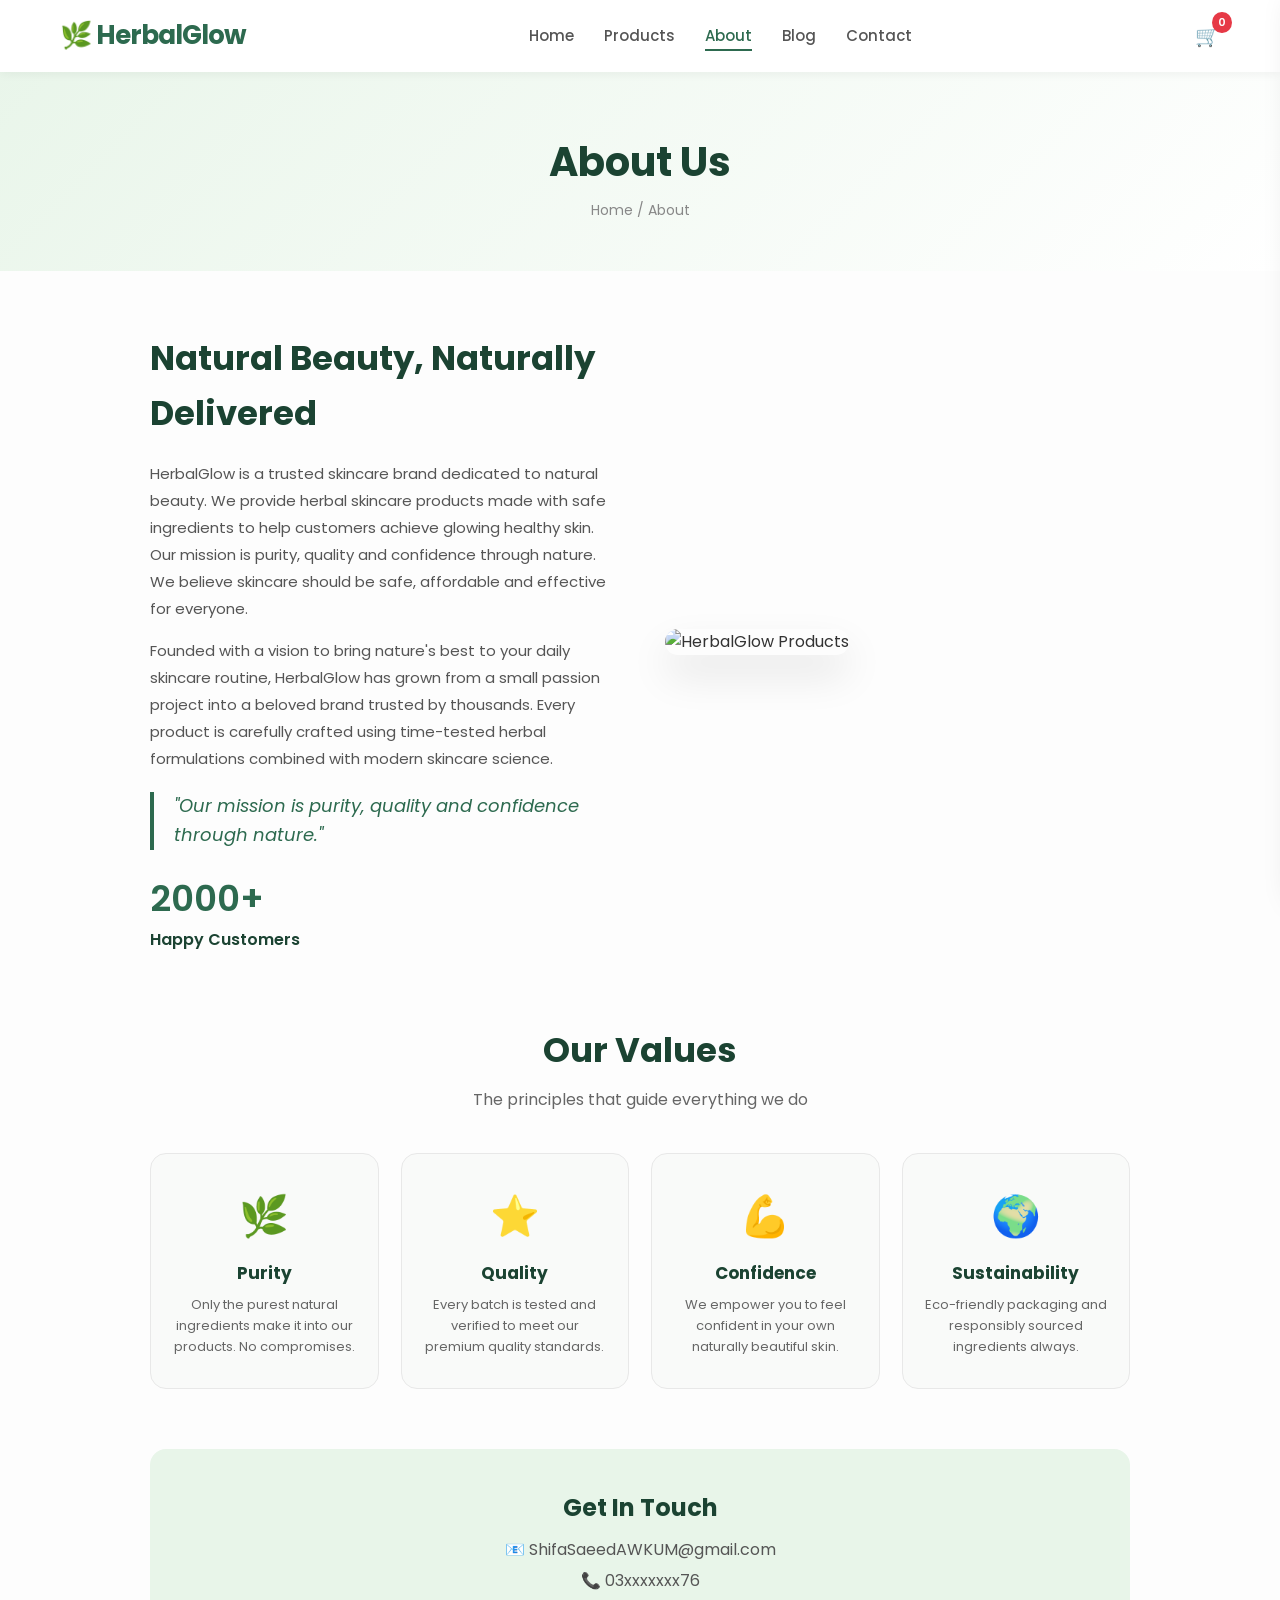
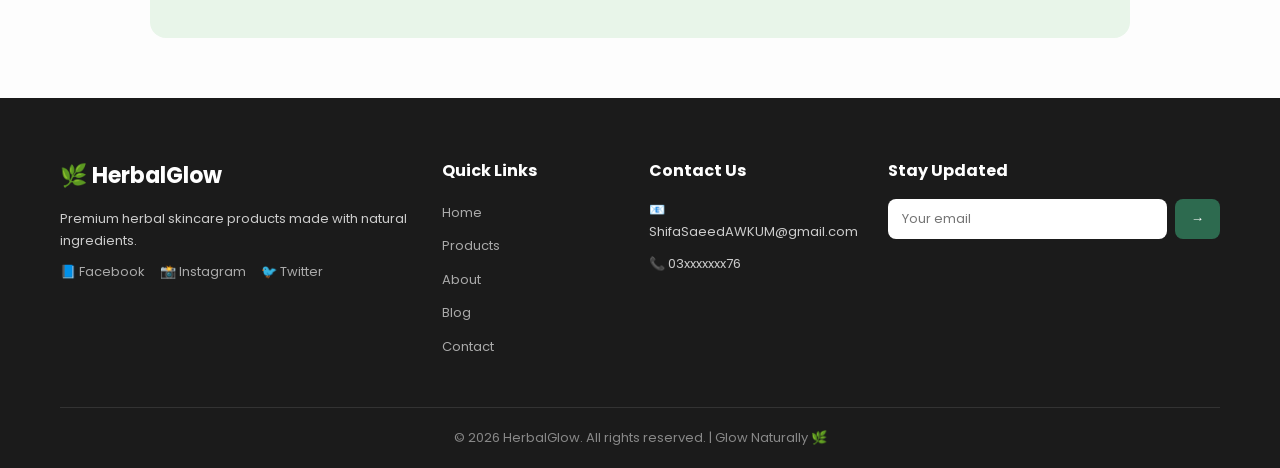
==== about.html @ 7f402047 "Add files via upload" ====
<!DOCTYPE html>
<html lang="en">
<head>
<meta charset="UTF-8">
<meta name="viewport" content="width=device-width, initial-scale=1.0">
<title>About - HerbalGlow</title>
<link rel="stylesheet" href="style.css">
<link href="https://fonts.googleapis.com/css2?family=Poppins:wght@300;400;500;600;700&display=swap" rel="stylesheet">
</head>
<body>

<header>
<div class="navbar">
  <h2 class="logo">🌿 HerbalGlow</h2>
  <nav>
    <ul class="nav-links">
      <li><a href="index.php">Home</a></li>
      <li><a href="products.php">Products</a></li>
      <li><a href="about.php" class="active">About</a></li>
      <li><a href="blog.php">Blog</a></li>
      <li><a href="contact.php">Contact</a></li>
    </ul>
  </nav>
  <div class="nav-icons">
    <div class="cart-icon" onclick="showCart()">🛒 <span id="cartCount">0</span></div>
    <span class="hamburger" onclick="toggleMenu()">☰</span>
  </div>
</div>
</header>

<div class="cart-sidebar" id="cartSidebar">
  <div class="cart-header"><h3>Your Cart 🛒</h3><span onclick="closeCart()" style="cursor:pointer;font-size:22px;">✕</span></div>
  <div class="cart-items" id="cartItems"><p style="color:#aaa;text-align:center;margin-top:40px;">Your cart is empty</p></div>
  <div class="cart-total" id="cartTotal" style="display:none;"><strong>Total: Rs. <span id="totalPrice">0</span></strong><button onclick="checkout()">Checkout</button></div>
</div>
<div class="overlay" id="overlay" onclick="closeCart()"></div>

<section class="page-header">
  <h1>About Us</h1>
  <p>Home / About</p>
</section>

<section class="about-page">
  <div class="about-hero">
    <div class="about-text" data-aos="fade-right">
      <h2>Natural Beauty, Naturally Delivered</h2>
      <p>HerbalGlow is a trusted skincare brand dedicated to natural beauty. We provide herbal skincare products made with safe ingredients to help customers achieve glowing healthy skin. Our mission is purity, quality and confidence through nature. We believe skincare should be safe, affordable and effective for everyone.</p>
      <p>Founded with a vision to bring nature's best to your daily skincare routine, HerbalGlow has grown from a small passion project into a beloved brand trusted by thousands. Every product is carefully crafted using time-tested herbal formulations combined with modern skincare science.</p>
      <blockquote>"Our mission is purity, quality and confidence through nature."</blockquote>
      <div class="about-stat"><span>2000+</span> Happy Customers</div>
    </div>
    <div class="about-image" data-aos="fade-left">
      <img src="https://images.unsplash.com/photo-1556228578-0d85b1a4d571?w=600" alt="HerbalGlow Products" loading="lazy">
    </div>
  </div>

  <div class="values-section">
    <h2>Our Values</h2>
    <p>The principles that guide everything we do</p>
    <div class="values-grid">
      <div class="value-card" data-aos="zoom-in">
        <span>🌿</span><h3>Purity</h3>
        <p>Only the purest natural ingredients make it into our products. No compromises.</p>
      </div>
      <div class="value-card" data-aos="zoom-in" data-aos-delay="100">
        <span>⭐</span><h3>Quality</h3>
        <p>Every batch is tested and verified to meet our premium quality standards.</p>
      </div>
      <div class="value-card" data-aos="zoom-in" data-aos-delay="200">
        <span>💪</span><h3>Confidence</h3>
        <p>We empower you to feel confident in your own naturally beautiful skin.</p>
      </div>
      <div class="value-card" data-aos="zoom-in" data-aos-delay="300">
        <span>🌍</span><h3>Sustainability</h3>
        <p>Eco-friendly packaging and responsibly sourced ingredients always.</p>
      </div>
    </div>
  </div>

  <div class="contact-cta">
    <h2>Get In Touch</h2>
    <p>📧 ShifaSaeedAWKUM@gmail.com</p>
    <p>📞 03xxxxxxx76</p>
  </div>
</section>

<footer>
  <div class="footer-content">
    <div class="footer-col">
      <h3>🌿 HerbalGlow</h3>
      <p>Premium herbal skincare products made with natural ingredients.</p>
      <div class="social-links">
        <a href="#">📘 Facebook</a> <a href="#">📸 Instagram</a> <a href="#">🐦 Twitter</a>
      </div>
    </div>
    <div class="footer-col">
      <h4>Quick Links</h4>
      <ul>
        <li><a href="index.html">Home</a></li><li><a href="products.html">Products</a></li><li><a href="about.html">About</a></li><li><a href="blog.html">Blog</a></li><li><a href="contact.html">Contact</a></li>
      </ul>
    </div>
    <div class="footer-col">
      <h4>Contact Us</h4>
      <p>📧 ShifaSaeedAWKUM@gmail.com</p><p>📞 03xxxxxxx76</p>
    </div>
    <div class="footer-col">
      <h4>Stay Updated</h4>
      <form class="footer-newsletter" onsubmit="subscribe(event)">
        <input type="email" placeholder="Your email" required><button type="submit">→</button>
      </form>
    </div>
  </div>
  <div class="footer-bottom"><p>© 2026 HerbalGlow. All rights reserved. | Glow Naturally 🌿</p></div>
</footer>

<script src="script.js"></script>
</body>
</html>
---- style.css ----
* {
  margin: 0;
  padding: 0;
  box-sizing: border-box;
  font-family: 'Poppins', sans-serif;
}

html { scroll-behavior: smooth; }

body {
  background: #fdfdfd;
  color: #333;
  line-height: 1.6;
  overflow-x: hidden;
}

/* ========== NAVBAR ========== */
.navbar {
  display: flex;
  justify-content: space-between;
  align-items: center;
  padding: 15px 60px;
  background: rgba(255,255,255,0.97);
  position: fixed;
  width: 100%;
  top: 0;
  z-index: 1000;
  box-shadow: 0 2px 10px rgba(0,0,0,0.05);
  backdrop-filter: blur(10px);
  transition: 0.3s;
}

.logo {
  font-size: 26px;
  font-weight: 700;
  color: #2d6a4f;
  letter-spacing: -1px;
  cursor: pointer;
}

.nav-links {
  display: flex;
  gap: 30px;
  list-style: none;
}

.nav-links a {
  text-decoration: none;
  color: #555;
  font-weight: 500;
  font-size: 15px;
  transition: 0.3s;
  position: relative;
}

.nav-links a::after {
  content: '';
  position: absolute;
  bottom: -5px;
  left: 0;
  width: 0;
  height: 2px;
  background: #2d6a4f;
  transition: 0.3s;
}

.nav-links a:hover::after,
.nav-links a.active::after { width: 100%; }

.nav-links a:hover,
.nav-links a.active { color: #2d6a4f; }

.nav-icons {
  display: flex;
  align-items: center;
  gap: 20px;
  font-size: 20px;
}

.cart-icon {
  position: relative;
  cursor: pointer;
  transition: 0.3s;
}

.cart-icon:hover { transform: scale(1.1); }

#cartCount {
  position: absolute;
  top: -8px;
  right: -12px;
  background: #e63946;
  color: white;
  font-size: 11px;
  padding: 2px 6px;
  border-radius: 50%;
  font-weight: 600;
}

.hamburger { display: none; font-size: 24px; cursor: pointer; }

/* ========== CART SIDEBAR ========== */
.cart-sidebar {
  position: fixed;
  top: 0;
  right: -400px;
  width: 380px;
  height: 100vh;
  background: white;
  z-index: 2000;
  box-shadow: -5px 0 30px rgba(0,0,0,0.15);
  transition: 0.4s ease;
  display: flex;
  flex-direction: column;
}

.cart-sidebar.open { right: 0; }

.cart-header {
  display: flex;
  justify-content: space-between;
  align-items: center;
  padding: 20px;
  border-bottom: 1px solid #eee;
}

.cart-items {
  flex: 1;
  overflow-y: auto;
  padding: 20px;
}

.cart-item {
  display: flex;
  gap: 12px;
  align-items: center;
  margin-bottom: 15px;
  padding-bottom: 15px;
  border-bottom: 1px solid #f0f0f0;
}

.cart-item img { width: 60px; height: 60px; border-radius: 8px; object-fit: cover; }
.cart-item-info { flex: 1; }
.cart-item-info h4 { font-size: 14px; }
.cart-item-info p { font-size: 13px; color: #2d6a4f; font-weight: 600; }
.cart-item-remove { color: #e63946; cursor: pointer; font-size: 18px; }

.cart-total {
  padding: 20px;
  border-top: 2px solid #eee;
  text-align: center;
}

.cart-total button {
  display: block;
  width: 100%;
  margin-top: 10px;
  padding: 12px;
  background: #2d6a4f;
  color: white;
  border: none;
  border-radius: 8px;
  cursor: pointer;
  font-weight: 600;
  font-size: 16px;
  transition: 0.3s;
}

.cart-total button:hover { background: #1b4332; }

.overlay {
  position: fixed;
  top: 0; left: 0;
  width: 100%; height: 100%;
  background: rgba(0,0,0,0.5);
  z-index: 1500;
  display: none;
}

.overlay.show { display: block; }

/* ========== PAGE HEADER ========== */
.page-header {
  padding: 130px 20px 50px;
  text-align: center;
  background: linear-gradient(135deg, #e8f5e9 0%, #ffffff 100%);
}

.page-header h1 {
  font-size: 40px;
  color: #1b4332;
  margin-bottom: 5px;
}

.page-header p { color: #888; font-size: 14px; }

/* ========== HERO ========== */
.hero {
  min-height: 100vh;
  display: flex;
  align-items: center;
  justify-content: center;
  text-align: center;
  background: linear-gradient(135deg, #e8f5e9 0%, #ffffff 50%, #f1f8e9 100%);
  padding: 120px 20px 60px;
  position: relative;
  overflow: hidden;
}

.hero::before {
  content: '';
  position: absolute;
  width: 400px; height: 400px;
  background: radial-gradient(circle, rgba(45,106,79,0.08) 0%, transparent 70%);
  top: -100px; right: -100px;
  border-radius: 50%;
  animation: float 6s ease-in-out infinite;
}

.hero::after {
  content: '';
  position: absolute;
  width: 300px; height: 300px;
  background: radial-gradient(circle, rgba(45,106,79,0.06) 0%, transparent 70%);
  bottom: -50px; left: -50px;
  border-radius: 50%;
  animation: float 8s ease-in-out infinite reverse;
}

@keyframes float {
  0%, 100% { transform: translateY(0) scale(1); }
  50% { transform: translateY(-30px) scale(1.05); }
}

.hero-content {
  max-width: 750px;
  position: relative;
  z-index: 1;
  animation: fadeInUp 1s ease;
}

.hero h1 {
  font-size: 56px;
  font-weight: 700;
  color: #1b4332;
  margin-bottom: 15px;
  line-height: 1.15;
}

.hero p {
  font-size: 17px;
  color: #555;
  margin-bottom: 30px;
  line-height: 1.7;
}

.hero-buttons {
  display: flex;
  gap: 15px;
  justify-content: center;
  flex-wrap: wrap;
  margin-bottom: 40px;
}

.btn {
  padding: 14px 32px;
  border-radius: 50px;
  font-weight: 600;
  font-size: 15px;
  text-decoration: none;
  transition: all 0.3s ease;
  border: 2px solid transparent;
  cursor: pointer;
}

.btn-primary {
  background: #2d6a4f;
  color: white;
}

.btn-primary:hover {
  background: #1b4332;
  transform: translateY(-3px);
  box-shadow: 0 12px 30px rgba(45,106,79,0.35);
}

.btn-outline {
  border-color: #2d6a4f;
  color: #2d6a4f;
  background: transparent;
}

.btn-outline:hover {
  background: #2d6a4f;
  color: white;
  transform: translateY(-3px);
}

.hero-stats {
  display: flex;
  gap: 40px;
  justify-content: center;
  flex-wrap: wrap;
}

.stat {
  font-size: 14px;
  color: #555;
  font-weight: 500;
  text-align: center;
}

.stat-number {
  font-size: 28px;
  font-weight: 700;
  color: #2d6a4f;
}

/* ========== CATEGORIES ========== */
.categories {
  padding: 80px 60px;
  text-align: center;
}

.categories h2 {
  font-size: 36px;
  color: #1b4332;
  margin-bottom: 10px;
}

.categories > p { color: #666; margin-bottom: 45px; font-size: 15px; }

.category-grid {
  display: grid;
  grid-template-columns: repeat(6, 1fr);
  gap: 20px;
  max-width: 1100px;
  margin: auto;
}

.cat-card {
  background: #f9faf9;
  padding: 35px 15px;
  border-radius: 16px;
  cursor: pointer;
  transition: all 0.3s ease;
  border: 1px solid #e8e8e8;
}

.cat-card:hover {
  transform: translateY(-10px);
  box-shadow: 0 20px 40px rgba(0,0,0,0.1);
  border-color: #2d6a4f;
  background: white;
}

.cat-card span { font-size: 42px; display: block; margin-bottom: 12px; }
.cat-card h3 { font-size: 15px; color: #333; margin-bottom: 5px; }
.cat-card p { font-size: 13px; color: #888; }

/* ========== BESTSELLERS / PRODUCT GRID ========== */
.bestsellers {
  padding: 80px 60px;
  background: #fafdfa;
}

.section-header {
  display: flex;
  justify-content: space-between;
  align-items: center;
  max-width: 1100px;
  margin: 0 auto 45px;
}

.section-header h2 { font-size: 36px; color: #1b4332; }

.view-all {
  color: #2d6a4f;
  text-decoration: none;
  font-weight: 600;
  font-size: 15px;
  transition: 0.3s;
}

.view-all:hover { color: #1b4332; text-decoration: underline; }

.product-grid {
  display: grid;
  grid-template-columns: repeat(4, 1fr);
  gap: 25px;
  max-width: 1100px;
  margin: auto;
}

.product-card {
  background: white;
  border-radius: 16px;
  padding: 20px;
  text-align: center;
  position: relative;
  transition: all 0.3s ease;
  border: 1px solid #eee;
  overflow: hidden;
}

.product-card:hover {
  transform: translateY(-10px);
  box-shadow: 0 20px 40px rgba(0,0,0,0.12);
}

.product-card img {
  width: 100%;
  border-radius: 12px;
  margin-bottom: 15px;
  transition: 0.3s;
}

.product-card:hover img { transform: scale(1.05); }

.badge {
  position: absolute;
  top: 14px;
  left: 14px;
  padding: 5px 14px;
  border-radius: 20px;
  font-size: 10px;
  font-weight: 700;
  color: white;
  text-transform: uppercase;
  letter-spacing: 1px;
  z-index: 2;
}

.bestseller { background: #e63946; }
.new { background: #2d6a4f; }
.premium { background: #f4a261; }

.product-card h3 { font-size: 16px; color: #333; margin-bottom: 6px; }

.rating { color: #f4a261; font-size: 14px; margin-bottom: 6px; }
.rating small { color: #aaa; font-size: 12px; }

.sale-price {
  font-size: 19px;
  font-weight: 700;
  color: #2d6a4f;
}

.original-price {
  font-size: 14px;
  color: #bbb;
  text-decoration: line-through;
  margin-left: 6px;
}

.product-card button {
  margin-top: 12px;
  padding: 11px 22px;
  background: #2d6a4f;
  color: white;
  border: none;
  border-radius: 50px;
  cursor: pointer;
  font-weight: 600;
  font-size: 13px;
  transition: all 0.3s ease;
}

.product-card button:hover {
  background: #1b4332;
  transform: scale(1.05);
  box-shadow: 0 6px 20px rgba(45,106,79,0.3);
}

/* ========== WHY US ========== */
.why-us {
  padding: 80px 60px;
  text-align: center;
}

.why-us h2 { font-size: 36px; color: #1b4332; margin-bottom: 10px; }
.why-us > p { color: #666; margin-bottom: 45px; font-size: 15px; }

.features-grid {
  display: grid;
  grid-template-columns: repeat(3, 1fr);
  gap: 25px;
  max-width: 1100px;
  margin: auto;
}

.feature-card {
  background: #f9faf9;
  padding: 35px 25px;
  border-radius: 16px;
  transition: all 0.3s ease;
  border: 1px solid #e8e8e8;
}

.feature-card:hover {
  transform: translateY(-8px);
  box-shadow: 0 16px 35px rgba(0,0,0,0.08);
  background: white;
  border-color: #2d6a4f;
}

.feature-card span { font-size: 44px; display: block; margin-bottom: 14px; }
.feature-card h3 { font-size: 18px; color: #1b4332; margin-bottom: 10px; }
.feature-card p { font-size: 14px; color: #666; line-height: 1.7; }

/* ========== TESTIMONIALS ========== */
.testimonials {
  padding: 80px 60px;
  background: linear-gradient(135deg, #e8f5e9 0%, #ffffff 100%);
  text-align: center;
}

.testimonials h2 { font-size: 36px; color: #1b4332; margin-bottom: 45px; }

.testimonial-grid {
  display: grid;
  grid-template-columns: repeat(3, 1fr);
  gap: 25px;
  max-width: 1100px;
  margin: auto;
}

.testimonial-card {
  background: white;
  padding: 30px 25px;
  border-radius: 16px;
  text-align: left;
  box-shadow: 0 8px 25px rgba(0,0,0,0.05);
  transition: 0.3s;
}

.testimonial-card:hover { transform: translateY(-6px); box-shadow: 0 15px 35px rgba(0,0,0,0.1); }

.stars { color: #f4a261; margin-bottom: 12px; font-size: 16px; }

.testimonial-card p {
  font-size: 14px;
  color: #555;
  font-style: italic;
  margin-bottom: 15px;
  line-height: 1.7;
}

.testimonial-card h4 { color: #2d6a4f; font-weight: 600; font-size: 14px; }

/* ========== BLOG PREVIEW ========== */
.blog-preview {
  padding: 80px 60px;
  text-align: center;
}

.blog-preview h2 { font-size: 36px; color: #1b4332; margin-bottom: 45px; }

.blog-grid {
  display: grid;
  grid-template-columns: repeat(3, 1fr);
  gap: 25px;
  max-width: 1100px;
  margin: auto;
}

.blog-card {
  background: white;
  border-radius: 16px;
  overflow: hidden;
  text-align: left;
  border: 1px solid #eee;
  transition: all 0.3s ease;
}

.blog-card:hover {
  transform: translateY(-8px);
  box-shadow: 0 16px 35px rgba(0,0,0,0.1);
}

.blog-card img {
  width: 100%;
  height: 200px;
  object-fit: cover;
  transition: 0.3s;
}

.blog-card:hover img { transform: scale(1.05); }

.blog-card-content { padding: 20px; }

.blog-card-content h3 {
  font-size: 17px;
  color: #1b4332;
  margin-bottom: 8px;
}

.blog-card-content p {
  font-size: 13px;
  color: #666;
  margin-bottom: 12px;
  line-height: 1.6;
}

.blog-card-content span {
  font-size: 12px;
  color: #2d6a4f;
  font-weight: 500;
  display: block;
}

.blog-card-content small { color: #aaa; font-size: 11px; }

/* ========== NEWSLETTER ========== */
.newsletter {
  padding: 70px 60px;
  background: linear-gradient(135deg, #1b4332 0%, #2d6a4f 100%);
  text-align: center;
  color: white;
}

.newsletter h2 { font-size: 34px; margin-bottom: 10px; }
.newsletter p { margin-bottom: 25px; opacity: 0.9; font-size: 15px; }

.newsletter-form {
  display: flex;
  gap: 10px;
  justify-content: center;
  flex-wrap: wrap;
}

.newsletter-form input {
  padding: 14px 22px;
  border-radius: 50px;
  border: none;
  width: 320px;
  font-size: 14px;
  outline: none;
}

.newsletter-form button {
  padding: 14px 28px;
  background: white;
  color: #2d6a4f;
  border: none;
  border-radius: 50px;
  font-weight: 600;
  cursor: pointer;
  transition: all 0.3s ease;
}

.newsletter-form button:hover {
  background: #e8f5e9;
  transform: scale(1.05);
}

.newsletter small {
  display: block;
  margin-top: 15px;
  opacity: 0.7;
  font-size: 12px;
}

/* ========== FAQ ========== */
.faq {
  padding: 80px 60px;
  max-width: 800px;
  margin: auto;
}

.faq h2 { font-size: 36px; color: #1b4332; text-align: center; margin-bottom: 45px; }

.faq-list details {
  background: #f9faf9;
  padding: 20px 24px;
  border-radius: 12px;
  margin-bottom: 10px;
  cursor: pointer;
  border: 1px solid #e8e8e8;
  transition: 0.3s;
}

.faq-list details:hover { border-color: #2d6a4f; }

.faq-list summary {
  font-weight: 600;
  color: #333;
  font-size: 15px;
  list-style: none;
}

.faq-list summary::-webkit-details-marker { display: none; }

.faq-list details p {
  margin-top: 12px;
  font-size: 14px;
  color: #666;
  line-height: 1.7;
}

/* ========== PRODUCTS PAGE ========== */
.products-page {
  display: flex;
  gap: 30px;
  padding: 60px;
  max-width: 1300px;
  margin: auto;
}

.sidebar {
  width: 260px;
  flex-shrink: 0;
}

.sidebar h3 {
  font-size: 18px;
  color: #1b4332;
  margin-bottom: 15px;
  margin-top: 25px;
}

.sidebar h3:first-child { margin-top: 0; }

.filter-list { list-style: none; }

.filter-list li { margin-bottom: 8px; }

.filter-btn {
  width: 100%;
  padding: 10px 15px;
  text-align: left;
  background: #f5f5f5;
  border: none;
  border-radius: 8px;
  cursor: pointer;
  font-size: 13px;
  transition: 0.3s;
  color: #555;
}

.filter-btn:hover,
.filter-btn.active {
  background: #2d6a4f;
  color: white;
}

.sidebar input[type="range"] { width: 100%; margin: 10px 0; accent-color: #2d6a4f; }

.sidebar label { font-size: 13px; color: #555; cursor: pointer; display: block; margin-bottom: 5px; }
.sidebar input[type="checkbox"] { margin-right: 8px; accent-color: #2d6a4f; }

.products-grid {
  flex: 1;
  display: grid;
  grid-template-columns: repeat(3, 1fr);
  gap: 22px;
}

/* ========== ABOUT PAGE ========== */
.about-page { max-width: 1100px; margin: auto; padding: 60px; }

.about-hero {
  display: flex;
  gap: 50px;
  align-items: center;
  margin-bottom: 70px;
}

.about-text { flex: 1; }

.about-text h2 { font-size: 34px; color: #1b4332; margin-bottom: 20px; }

.about-text p {
  font-size: 15px;
  color: #555;
  margin-bottom: 15px;
  line-height: 1.8;
}

.about-text blockquote {
  font-size: 18px;
  color: #2d6a4f;
  font-style: italic;
  border-left: 4px solid #2d6a4f;
  padding-left: 20px;
  margin: 20px 0;
}

.about-stat {
  font-size: 16px;
  font-weight: 600;
  color: #1b4332;
  margin-top: 20px;
}

.about-stat span { font-size: 36px; color: #2d6a4f; display: block; }

.about-image { flex: 1; }

.about-image img {
  width: 100%;
  border-radius: 20px;
  box-shadow: 0 20px 40px rgba(0,0,0,0.1);
}

.values-section { text-align: center; margin-bottom: 60px; }

.values-section h2 { font-size: 34px; color: #1b4332; margin-bottom: 10px; }
.values-section > p { color: #666; margin-bottom: 40px; }

.values-grid {
  display: grid;
  grid-template-columns: repeat(4, 1fr);
  gap: 22px;
}

.value-card {
  background: #f9faf9;
  padding: 30px 20px;
  border-radius: 16px;
  transition: 0.3s;
  border: 1px solid #e8e8e8;
}

.value-card:hover { transform: translateY(-8px); box-shadow: 0 15px 30px rgba(0,0,0,0.08); }

.value-card span { font-size: 40px; display: block; margin-bottom: 12px; }
.value-card h3 { font-size: 17px; color: #1b4332; margin-bottom: 8px; }
.value-card p { font-size: 13px; color: #666; }

.contact-cta {
  text-align: center;
  padding: 40px;
  background: #e8f5e9;
  border-radius: 16px;
}

.contact-cta h2 { color: #1b4332; margin-bottom: 10px; }
.contact-cta p { color: #555; margin-bottom: 5px; }

/* ========== BLOG PAGE ========== */
.blog-page { padding: 60px; }
.blog-grid-full {
  display: grid;
  grid-template-columns: repeat(2, 1fr);
  gap: 30px;
  max-width: 1100px;
  margin: auto;
}

/* ========== CONTACT PAGE ========== */
.contact-page { padding: 60px; }
.contact-container {
  display: flex;
  gap: 50px;
  max-width: 1100px;
  margin: auto;
}

.contact-info { flex: 1; }

.contact-info h2 { font-size: 32px; color: #1b4332; margin-bottom: 15px; }
.contact-info > p { color: #666; margin-bottom: 30px; font-size: 14px; }

.contact-details { margin-bottom: 30px; }

.contact-item {
  display: flex;
  gap: 15px;
  align-items: flex-start;
  margin-bottom: 20px;
}

.contact-item span { font-size: 28px; }

.contact-item h4 { font-size: 16px; color: #333; }
.contact-item p { font-size: 14px; color: #666; }

.social-links-contact h4 { margin-bottom: 10px; color: #333; }
.social-links-contact a {
  display: inline-block;
  margin-right: 12px;
  color: #2d6a4f;
  text-decoration: none;
  font-weight: 500;
}

.contact-form {
  flex: 1;
  background: #f9faf9;
  padding: 35px;
  border-radius: 16px;
}

.contact-form form {
  display: flex;
  flex-direction: column;
  gap: 15px;
}

.contact-form label { font-weight: 600; font-size: 14px; color: #333; }

.contact-form input,
.contact-form textarea {
  padding: 13px 16px;
  border: 1px solid #ddd;
  border-radius: 10px;
  font-size: 14px;
  outline: none;
  transition: 0.3s;
}

.contact-form input:focus,
.contact-form textarea:focus { border-color: #2d6a4f; box-shadow: 0 0 0 3px rgba(45,106,79,0.1); }

/* ========== FOOTER ========== */
footer {
  background: #1b1b1b;
  color: #ccc;
  padding: 60px 60px 20px;
}

.footer-content {
  display: grid;
  grid-template-columns: 2fr 1fr 1fr 1.5fr;
  gap: 30px;
  max-width: 1200px;
  margin: auto;
}

.footer-col h3,
.footer-col h4 { color: white; margin-bottom: 15px; }
.footer-col h3 { font-size: 22px; }
.footer-col p { font-size: 13px; margin-bottom: 10px; line-height: 1.7; }

.social-links { display: flex; gap: 15px; flex-wrap: wrap; margin-top: 10px; }
.social-links a {
  color: #aaa;
  text-decoration: none;
  font-size: 13px;
  transition: 0.3s;
}

.social-links a:hover { color: #2d6a4f; }

.footer-col ul { list-style: none; }
.footer-col ul li { margin-bottom: 8px; }

.footer-col ul a {
  color: #aaa;
  text-decoration: none;
  font-size: 13px;
  transition: 0.3s;
}

.footer-col ul a:hover { color: white; }

.footer-newsletter {
  display: flex;
  gap: 8px;
}

.footer-newsletter input {
  padding: 10px 14px;
  border-radius: 8px;
  border: none;
  flex: 1;
  font-size: 13px;
  outline: none;
}

.footer-newsletter button {
  padding: 10px 16px;
  background: #2d6a4f;
  color: white;
  border: none;
  border-radius: 8px;
  cursor: pointer;
  transition: 0.3s;
}

.footer-newsletter button:hover { background: #1b4332; }

.footer-bottom {
  text-align: center;
  margin-top: 40px;
  padding-top: 20px;
  border-top: 1px solid #333;
  font-size: 13px;
  color: #888;
}

/* ========== NOTIFICATION ========== */
.toast {
  position: fixed;
  bottom: 30px;
  right: 30px;
  background: #1b4332;
  color: white;
  padding: 14px 24px;
  border-radius: 12px;
  font-weight: 600;
  z-index: 9999;
  animation: slideInToast 0.4s ease;
  box-shadow: 0 10px 30px rgba(0,0,0,0.25);
}

@keyframes slideInToast {
  from { opacity: 0; transform: translateX(120px); }
  to { opacity: 1; transform: translateX(0); }
}

@keyframes slideOutToast {
  from { opacity: 1; transform: translateX(0); }
  to { opacity: 0; transform: translateX(120px); }
}

@keyframes fadeInUp {
  from { opacity: 0; transform: translateY(40px); }
  to { opacity: 1; transform: translateY(0); }
}

/* ========== RESPONSIVE ========== */
@media (max-width: 1024px) {
  .category-grid { grid-template-columns: repeat(3, 1fr); }
  .product-grid { grid-template-columns: repeat(2, 1fr); }
  .products-grid { grid-template-columns: repeat(2, 1fr); }
  .features-grid { grid-template-columns: repeat(2, 1fr); }
  .testimonial-grid { grid-template-columns: 1fr; }
  .blog-grid { grid-template-columns: 1fr; }
  .blog-grid-full { grid-template-columns: 1fr; }
  .footer-content { grid-template-columns: 1fr 1fr; }
  .values-grid { grid-template-columns: repeat(2, 1fr); }
  .about-hero { flex-direction: column; }
  .contact-container { flex-direction: column; }
  .products-page { flex-direction: column; }
  .sidebar { width: 100%; }
}

@media (max-width: 768px) {
  .navbar { padding: 15px 20px; }
  .nav-links {
    display: none;
    flex-direction: column;
    position: absolute;
    top: 70px;
    left: 0;
    width: 100%;
    background: white;
    padding: 20px;
    box-shadow: 0 10px 20px rgba(0,0,0,0.1);
  }
  .nav-links.active { display: flex; }
  .hamburger { display: block; }
  .hero h1 { font-size: 38px; }
  .hero-stats { gap: 20px; }
  .categories, .bestsellers, .why-us, .testimonials, .blog-preview, .newsletter, .faq,
  .products-page, .about-page, .blog-page, .contact-page { padding: 40px 20px; }
  .category-grid { grid-template-columns: repeat(2, 1fr); gap: 12px; }
  .product-grid { grid-template-columns: 1fr; max-width: 350px; margin: auto; }
  .products-grid { grid-template-columns: 1fr; }
  .features-grid { grid-template-columns: 1fr; }
  .values-grid { grid-template-columns: 1fr; }
  .section-header { flex-direction: column; gap: 10px; text-align: center; }
  .footer-content { grid-template-columns: 1fr; }
  .cart-sidebar { width: 300px; }
}
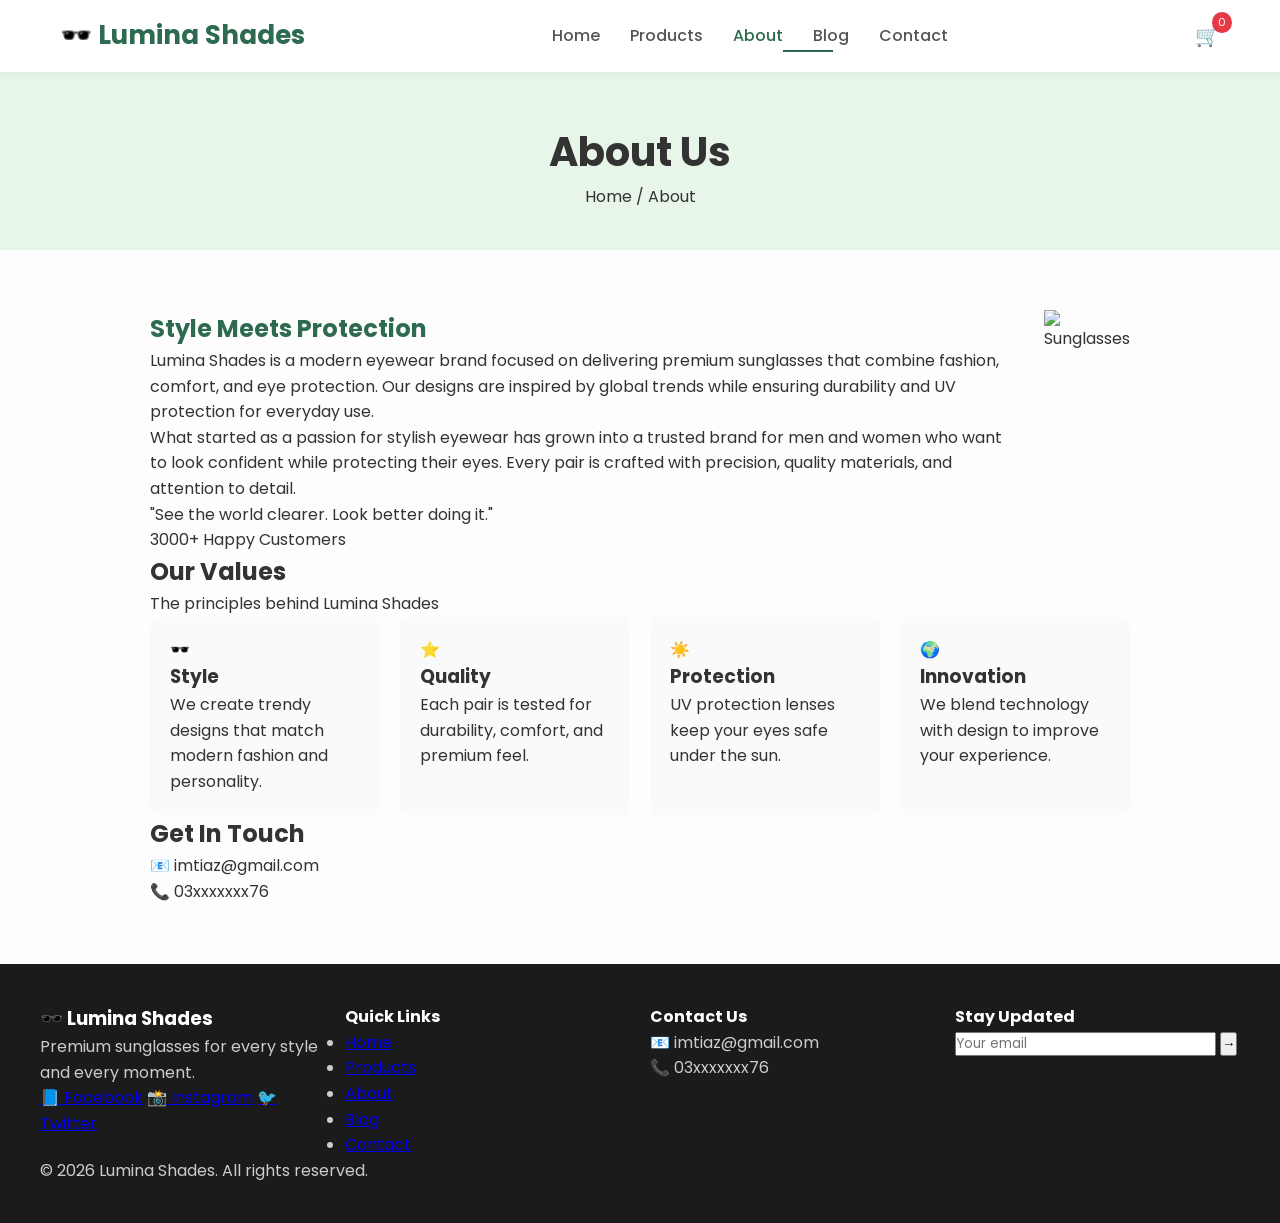
==== commit b78da35b: "Add files via upload" ====
--- a/about.html
+++ b/about.html
@@ -3,7 +3,7 @@
 <head>
 <meta charset="UTF-8">
 <meta name="viewport" content="width=device-width, initial-scale=1.0">
-<title>About - HerbalGlow</title>
+<title>About - Lumina Shades</title>
 <link rel="stylesheet" href="style.css">
 <link href="https://fonts.googleapis.com/css2?family=Poppins:wght@300;400;500;600;700&display=swap" rel="stylesheet">
 </head>
@@ -11,7 +11,7 @@
 
 <header>
 <div class="navbar">
-  <h2 class="logo">🌿 HerbalGlow</h2>
+  <h2 class="logo">🕶️ Lumina Shades</h2>
   <nav>
     <ul class="nav-links">
       <li><a href="index.php">Home</a></li>
@@ -28,89 +28,144 @@
 </div>
 </header>
 
+<!-- CART -->
 <div class="cart-sidebar" id="cartSidebar">
-  <div class="cart-header"><h3>Your Cart 🛒</h3><span onclick="closeCart()" style="cursor:pointer;font-size:22px;">✕</span></div>
-  <div class="cart-items" id="cartItems"><p style="color:#aaa;text-align:center;margin-top:40px;">Your cart is empty</p></div>
-  <div class="cart-total" id="cartTotal" style="display:none;"><strong>Total: Rs. <span id="totalPrice">0</span></strong><button onclick="checkout()">Checkout</button></div>
+  <div class="cart-header">
+    <h3>Your Cart 🛒</h3>
+    <span onclick="closeCart()" style="cursor:pointer;font-size:22px;">✕</span>
+  </div>
+  <div class="cart-items" id="cartItems">
+    <p style="color:#aaa;text-align:center;margin-top:40px;">Your cart is empty</p>
+  </div>
+  <div class="cart-total" id="cartTotal" style="display:none;">
+    <strong>Total: Rs. <span id="totalPrice">0</span></strong>
+    <button onclick="checkout()">Checkout</button>
+  </div>
 </div>
+
 <div class="overlay" id="overlay" onclick="closeCart()"></div>
 
+<!-- HEADER -->
 <section class="page-header">
   <h1>About Us</h1>
   <p>Home / About</p>
 </section>
 
+<!-- ABOUT -->
 <section class="about-page">
+
   <div class="about-hero">
-    <div class="about-text" data-aos="fade-right">
-      <h2>Natural Beauty, Naturally Delivered</h2>
-      <p>HerbalGlow is a trusted skincare brand dedicated to natural beauty. We provide herbal skincare products made with safe ingredients to help customers achieve glowing healthy skin. Our mission is purity, quality and confidence through nature. We believe skincare should be safe, affordable and effective for everyone.</p>
-      <p>Founded with a vision to bring nature's best to your daily skincare routine, HerbalGlow has grown from a small passion project into a beloved brand trusted by thousands. Every product is carefully crafted using time-tested herbal formulations combined with modern skincare science.</p>
-      <blockquote>"Our mission is purity, quality and confidence through nature."</blockquote>
-      <div class="about-stat"><span>2000+</span> Happy Customers</div>
+    <div class="about-text">
+      <h2>Style Meets Protection</h2>
+      <p>
+        Lumina Shades is a modern eyewear brand focused on delivering premium sunglasses 
+        that combine fashion, comfort, and eye protection. Our designs are inspired by 
+        global trends while ensuring durability and UV protection for everyday use.
+      </p>
+
+      <p>
+        What started as a passion for stylish eyewear has grown into a trusted brand 
+        for men and women who want to look confident while protecting their eyes. 
+        Every pair is crafted with precision, quality materials, and attention to detail.
+      </p>
+
+      <blockquote>"See the world clearer. Look better doing it."</blockquote>
+
+      <div class="about-stat">
+        <span>3000+</span> Happy Customers
+      </div>
     </div>
-    <div class="about-image" data-aos="fade-left">
-      <img src="https://images.unsplash.com/photo-1556228578-0d85b1a4d571?w=600" alt="HerbalGlow Products" loading="lazy">
+
+    <div class="about-image">
+      <img src="https://images.unsplash.com/photo-1511499767150-a48a237f0083?w=600" alt="Sunglasses" loading="lazy">
     </div>
   </div>
 
+  <!-- VALUES -->
   <div class="values-section">
     <h2>Our Values</h2>
-    <p>The principles that guide everything we do</p>
+    <p>The principles behind Lumina Shades</p>
+
     <div class="values-grid">
-      <div class="value-card" data-aos="zoom-in">
-        <span>🌿</span><h3>Purity</h3>
-        <p>Only the purest natural ingredients make it into our products. No compromises.</p>
+      <div class="value-card">
+        <span>🕶️</span>
+        <h3>Style</h3>
+        <p>We create trendy designs that match modern fashion and personality.</p>
       </div>
-      <div class="value-card" data-aos="zoom-in" data-aos-delay="100">
-        <span>⭐</span><h3>Quality</h3>
-        <p>Every batch is tested and verified to meet our premium quality standards.</p>
+
+      <div class="value-card">
+        <span>⭐</span>
+        <h3>Quality</h3>
+        <p>Each pair is tested for durability, comfort, and premium feel.</p>
       </div>
-      <div class="value-card" data-aos="zoom-in" data-aos-delay="200">
-        <span>💪</span><h3>Confidence</h3>
-        <p>We empower you to feel confident in your own naturally beautiful skin.</p>
+
+      <div class="value-card">
+        <span>☀️</span>
+        <h3>Protection</h3>
+        <p>UV protection lenses keep your eyes safe under the sun.</p>
       </div>
-      <div class="value-card" data-aos="zoom-in" data-aos-delay="300">
-        <span>🌍</span><h3>Sustainability</h3>
-        <p>Eco-friendly packaging and responsibly sourced ingredients always.</p>
+
+      <div class="value-card">
+        <span>🌍</span>
+        <h3>Innovation</h3>
+        <p>We blend technology with design to improve your experience.</p>
       </div>
     </div>
   </div>
 
+  <!-- CONTACT CTA -->
   <div class="contact-cta">
     <h2>Get In Touch</h2>
-    <p>📧 ShifaSaeedAWKUM@gmail.com</p>
+    <p>📧 imtiaz@gmail.com</p>
     <p>📞 03xxxxxxx76</p>
   </div>
+
 </section>
 
+<!-- FOOTER -->
 <footer>
   <div class="footer-content">
+
     <div class="footer-col">
-      <h3>🌿 HerbalGlow</h3>
-      <p>Premium herbal skincare products made with natural ingredients.</p>
+      <h3>🕶️ Lumina Shades</h3>
+      <p>Premium sunglasses for every style and every moment.</p>
       <div class="social-links">
-        <a href="#">📘 Facebook</a> <a href="#">📸 Instagram</a> <a href="#">🐦 Twitter</a>
+        <a href="#">📘 Facebook</a>
+        <a href="#">📸 Instagram</a>
+        <a href="#">🐦 Twitter</a>
       </div>
     </div>
+
     <div class="footer-col">
       <h4>Quick Links</h4>
       <ul>
-        <li><a href="index.html">Home</a></li><li><a href="products.html">Products</a></li><li><a href="about.html">About</a></li><li><a href="blog.html">Blog</a></li><li><a href="contact.html">Contact</a></li>
+        <li><a href="index.php">Home</a></li>
+        <li><a href="products.php">Products</a></li>
+        <li><a href="about.php">About</a></li>
+        <li><a href="blog.php">Blog</a></li>
+        <li><a href="contact.php">Contact</a></li>
       </ul>
     </div>
+
     <div class="footer-col">
       <h4>Contact Us</h4>
-      <p>📧 ShifaSaeedAWKUM@gmail.com</p><p>📞 03xxxxxxx76</p>
+      <p>📧 imtiaz@gmail.com</p>
+      <p>📞 03xxxxxxx76</p>
     </div>
+
     <div class="footer-col">
       <h4>Stay Updated</h4>
       <form class="footer-newsletter" onsubmit="subscribe(event)">
-        <input type="email" placeholder="Your email" required><button type="submit">→</button>
+        <input type="email" placeholder="Your email" required>
+        <button type="submit">→</button>
       </form>
     </div>
+
   </div>
-  <div class="footer-bottom"><p>© 2026 HerbalGlow. All rights reserved. | Glow Naturally 🌿</p></div>
+
+  <div class="footer-bottom">
+    <p>© 2026 Lumina Shades. All rights reserved.</p>
+  </div>
 </footer>
 
 <script src="script.js"></script>
--- a/style.css
+++ b/style.css
@@ -14,7 +14,7 @@
   overflow-x: hidden;
 }
 
-/* ========== NAVBAR ========== */
+/* NAVBAR */
 .navbar {
   display: flex;
   justify-content: space-between;
@@ -27,15 +27,12 @@
   z-index: 1000;
   box-shadow: 0 2px 10px rgba(0,0,0,0.05);
   backdrop-filter: blur(10px);
-  transition: 0.3s;
 }
 
 .logo {
   font-size: 26px;
   font-weight: 700;
   color: #2d6a4f;
-  letter-spacing: -1px;
-  cursor: pointer;
 }
 
 .nav-links {
@@ -48,8 +45,6 @@
   text-decoration: none;
   color: #555;
   font-weight: 500;
-  font-size: 15px;
-  transition: 0.3s;
   position: relative;
 }
 
@@ -57,7 +52,6 @@
   content: '';
   position: absolute;
   bottom: -5px;
-  left: 0;
   width: 0;
   height: 2px;
   background: #2d6a4f;
@@ -67,23 +61,15 @@
 .nav-links a:hover::after,
 .nav-links a.active::after { width: 100%; }
 
-.nav-links a:hover,
 .nav-links a.active { color: #2d6a4f; }
 
 .nav-icons {
   display: flex;
-  align-items: center;
   gap: 20px;
   font-size: 20px;
 }
 
-.cart-icon {
-  position: relative;
-  cursor: pointer;
-  transition: 0.3s;
-}
-
-.cart-icon:hover { transform: scale(1.1); }
+.cart-icon { position: relative; cursor: pointer; }
 
 #cartCount {
   position: absolute;
@@ -94,974 +80,170 @@
   font-size: 11px;
   padding: 2px 6px;
   border-radius: 50%;
-  font-weight: 600;
-}
-
-.hamburger { display: none; font-size: 24px; cursor: pointer; }
-
-/* ========== CART SIDEBAR ========== */
+}
+
+.hamburger { display: none; }
+
+/* CART */
 .cart-sidebar {
   position: fixed;
+  right: -400px;
   top: 0;
-  right: -400px;
-  width: 380px;
+  width: 350px;
   height: 100vh;
   background: white;
-  z-index: 2000;
-  box-shadow: -5px 0 30px rgba(0,0,0,0.15);
-  transition: 0.4s ease;
-  display: flex;
-  flex-direction: column;
+  transition: 0.3s;
 }
 
 .cart-sidebar.open { right: 0; }
 
-.cart-header {
-  display: flex;
-  justify-content: space-between;
-  align-items: center;
-  padding: 20px;
-  border-bottom: 1px solid #eee;
-}
-
-.cart-items {
-  flex: 1;
-  overflow-y: auto;
-  padding: 20px;
-}
-
-.cart-item {
-  display: flex;
-  gap: 12px;
-  align-items: center;
-  margin-bottom: 15px;
-  padding-bottom: 15px;
-  border-bottom: 1px solid #f0f0f0;
-}
-
-.cart-item img { width: 60px; height: 60px; border-radius: 8px; object-fit: cover; }
-.cart-item-info { flex: 1; }
-.cart-item-info h4 { font-size: 14px; }
-.cart-item-info p { font-size: 13px; color: #2d6a4f; font-weight: 600; }
-.cart-item-remove { color: #e63946; cursor: pointer; font-size: 18px; }
-
-.cart-total {
-  padding: 20px;
-  border-top: 2px solid #eee;
+.overlay {
+  display: none;
+  position: fixed;
+  background: rgba(0,0,0,0.5);
+  width: 100%;
+  height: 100%;
+}
+
+.overlay.show { display: block; }
+
+/* HEADER */
+.page-header {
+  padding: 120px 20px 40px;
   text-align: center;
-}
-
-.cart-total button {
-  display: block;
-  width: 100%;
-  margin-top: 10px;
-  padding: 12px;
+  background: #e8f5e9;
+}
+
+.page-header h1 { font-size: 40px; }
+
+/* PRODUCTS */
+.products-page {
+  display: flex;
+  gap: 20px;
+  padding: 60px;
+}
+
+.sidebar { width: 250px; }
+
+.filter-btn {
+  width: 100%;
+  padding: 10px;
+  background: #f5f5f5;
+  border: none;
+  margin-bottom: 5px;
+  cursor: pointer;
+}
+
+.filter-btn.active,
+.filter-btn:hover {
   background: #2d6a4f;
   color: white;
+}
+
+.products-grid {
+  flex: 1;
+  display: grid;
+  grid-template-columns: repeat(3,1fr);
+  gap: 20px;
+}
+
+/* PRODUCT CARD */
+.product-card {
+  background: white;
+  padding: 20px;
+  border-radius: 15px;
+  text-align: center;
+  border: 1px solid #eee;
+}
+
+.product-card img {
+  width: 100%;
+  border-radius: 10px;
+}
+
+.product-card h3 { margin: 10px 0; }
+
+.sale-price { color: #2d6a4f; font-weight: bold; }
+
+.original-price {
+  text-decoration: line-through;
+  color: #aaa;
+}
+
+.product-card button {
+  margin-top: 10px;
+  padding: 10px;
   border: none;
-  border-radius: 8px;
-  cursor: pointer;
-  font-weight: 600;
-  font-size: 16px;
-  transition: 0.3s;
-}
-
-.cart-total button:hover { background: #1b4332; }
-
-.overlay {
-  position: fixed;
-  top: 0; left: 0;
-  width: 100%; height: 100%;
-  background: rgba(0,0,0,0.5);
-  z-index: 1500;
-  display: none;
-}
-
-.overlay.show { display: block; }
-
-/* ========== PAGE HEADER ========== */
-.page-header {
-  padding: 130px 20px 50px;
-  text-align: center;
-  background: linear-gradient(135deg, #e8f5e9 0%, #ffffff 100%);
-}
-
-.page-header h1 {
-  font-size: 40px;
-  color: #1b4332;
-  margin-bottom: 5px;
-}
-
-.page-header p { color: #888; font-size: 14px; }
-
-/* ========== HERO ========== */
-.hero {
-  min-height: 100vh;
-  display: flex;
-  align-items: center;
-  justify-content: center;
-  text-align: center;
-  background: linear-gradient(135deg, #e8f5e9 0%, #ffffff 50%, #f1f8e9 100%);
-  padding: 120px 20px 60px;
-  position: relative;
-  overflow: hidden;
-}
-
-.hero::before {
-  content: '';
-  position: absolute;
-  width: 400px; height: 400px;
-  background: radial-gradient(circle, rgba(45,106,79,0.08) 0%, transparent 70%);
-  top: -100px; right: -100px;
-  border-radius: 50%;
-  animation: float 6s ease-in-out infinite;
-}
-
-.hero::after {
-  content: '';
-  position: absolute;
-  width: 300px; height: 300px;
-  background: radial-gradient(circle, rgba(45,106,79,0.06) 0%, transparent 70%);
-  bottom: -50px; left: -50px;
-  border-radius: 50%;
-  animation: float 8s ease-in-out infinite reverse;
-}
-
-@keyframes float {
-  0%, 100% { transform: translateY(0) scale(1); }
-  50% { transform: translateY(-30px) scale(1.05); }
-}
-
-.hero-content {
-  max-width: 750px;
-  position: relative;
-  z-index: 1;
-  animation: fadeInUp 1s ease;
-}
-
-.hero h1 {
-  font-size: 56px;
-  font-weight: 700;
-  color: #1b4332;
-  margin-bottom: 15px;
-  line-height: 1.15;
-}
-
-.hero p {
-  font-size: 17px;
-  color: #555;
-  margin-bottom: 30px;
-  line-height: 1.7;
-}
-
-.hero-buttons {
-  display: flex;
-  gap: 15px;
-  justify-content: center;
-  flex-wrap: wrap;
-  margin-bottom: 40px;
-}
-
-.btn {
-  padding: 14px 32px;
-  border-radius: 50px;
-  font-weight: 600;
-  font-size: 15px;
-  text-decoration: none;
-  transition: all 0.3s ease;
-  border: 2px solid transparent;
-  cursor: pointer;
-}
-
-.btn-primary {
   background: #2d6a4f;
   color: white;
-}
-
-.btn-primary:hover {
-  background: #1b4332;
-  transform: translateY(-3px);
-  box-shadow: 0 12px 30px rgba(45,106,79,0.35);
-}
-
-.btn-outline {
-  border-color: #2d6a4f;
-  color: #2d6a4f;
-  background: transparent;
-}
-
-.btn-outline:hover {
-  background: #2d6a4f;
-  color: white;
-  transform: translateY(-3px);
-}
-
-.hero-stats {
-  display: flex;
-  gap: 40px;
-  justify-content: center;
-  flex-wrap: wrap;
-}
-
-.stat {
-  font-size: 14px;
-  color: #555;
-  font-weight: 500;
-  text-align: center;
-}
-
-.stat-number {
-  font-size: 28px;
-  font-weight: 700;
-  color: #2d6a4f;
-}
-
-/* ========== CATEGORIES ========== */
-.categories {
-  padding: 80px 60px;
-  text-align: center;
-}
-
-.categories h2 {
-  font-size: 36px;
-  color: #1b4332;
-  margin-bottom: 10px;
-}
-
-.categories > p { color: #666; margin-bottom: 45px; font-size: 15px; }
-
-.category-grid {
-  display: grid;
-  grid-template-columns: repeat(6, 1fr);
-  gap: 20px;
+  border-radius: 20px;
+  cursor: pointer;
+}
+
+/* ABOUT */
+.about-page {
   max-width: 1100px;
   margin: auto;
-}
-
-.cat-card {
+  padding: 60px;
+}
+
+.about-hero {
+  display: flex;
+  gap: 40px;
+}
+
+.about-text h2 { color: #2d6a4f; }
+
+.values-grid {
+  display: grid;
+  grid-template-columns: repeat(4,1fr);
+  gap: 20px;
+}
+
+.value-card {
+  padding: 20px;
   background: #f9faf9;
-  padding: 35px 15px;
-  border-radius: 16px;
-  cursor: pointer;
-  transition: all 0.3s ease;
-  border: 1px solid #e8e8e8;
-}
-
-.cat-card:hover {
-  transform: translateY(-10px);
-  box-shadow: 0 20px 40px rgba(0,0,0,0.1);
-  border-color: #2d6a4f;
-  background: white;
-}
-
-.cat-card span { font-size: 42px; display: block; margin-bottom: 12px; }
-.cat-card h3 { font-size: 15px; color: #333; margin-bottom: 5px; }
-.cat-card p { font-size: 13px; color: #888; }
-
-/* ========== BESTSELLERS / PRODUCT GRID ========== */
-.bestsellers {
-  padding: 80px 60px;
-  background: #fafdfa;
-}
-
-.section-header {
-  display: flex;
-  justify-content: space-between;
-  align-items: center;
-  max-width: 1100px;
-  margin: 0 auto 45px;
-}
-
-.section-header h2 { font-size: 36px; color: #1b4332; }
-
-.view-all {
-  color: #2d6a4f;
-  text-decoration: none;
-  font-weight: 600;
-  font-size: 15px;
-  transition: 0.3s;
-}
-
-.view-all:hover { color: #1b4332; text-decoration: underline; }
-
-.product-grid {
-  display: grid;
-  grid-template-columns: repeat(4, 1fr);
-  gap: 25px;
-  max-width: 1100px;
-  margin: auto;
-}
-
-.product-card {
-  background: white;
-  border-radius: 16px;
-  padding: 20px;
-  text-align: center;
-  position: relative;
-  transition: all 0.3s ease;
-  border: 1px solid #eee;
-  overflow: hidden;
-}
-
-.product-card:hover {
-  transform: translateY(-10px);
-  box-shadow: 0 20px 40px rgba(0,0,0,0.12);
-}
-
-.product-card img {
-  width: 100%;
-  border-radius: 12px;
-  margin-bottom: 15px;
-  transition: 0.3s;
-}
-
-.product-card:hover img { transform: scale(1.05); }
-
-.badge {
-  position: absolute;
-  top: 14px;
-  left: 14px;
-  padding: 5px 14px;
-  border-radius: 20px;
-  font-size: 10px;
-  font-weight: 700;
-  color: white;
-  text-transform: uppercase;
-  letter-spacing: 1px;
-  z-index: 2;
-}
-
-.bestseller { background: #e63946; }
-.new { background: #2d6a4f; }
-.premium { background: #f4a261; }
-
-.product-card h3 { font-size: 16px; color: #333; margin-bottom: 6px; }
-
-.rating { color: #f4a261; font-size: 14px; margin-bottom: 6px; }
-.rating small { color: #aaa; font-size: 12px; }
-
-.sale-price {
-  font-size: 19px;
-  font-weight: 700;
-  color: #2d6a4f;
-}
-
-.original-price {
-  font-size: 14px;
-  color: #bbb;
-  text-decoration: line-through;
-  margin-left: 6px;
-}
-
-.product-card button {
-  margin-top: 12px;
-  padding: 11px 22px;
-  background: #2d6a4f;
-  color: white;
-  border: none;
-  border-radius: 50px;
-  cursor: pointer;
-  font-weight: 600;
-  font-size: 13px;
-  transition: all 0.3s ease;
-}
-
-.product-card button:hover {
-  background: #1b4332;
-  transform: scale(1.05);
-  box-shadow: 0 6px 20px rgba(45,106,79,0.3);
-}
-
-/* ========== WHY US ========== */
-.why-us {
-  padding: 80px 60px;
-  text-align: center;
-}
-
-.why-us h2 { font-size: 36px; color: #1b4332; margin-bottom: 10px; }
-.why-us > p { color: #666; margin-bottom: 45px; font-size: 15px; }
-
-.features-grid {
-  display: grid;
-  grid-template-columns: repeat(3, 1fr);
-  gap: 25px;
-  max-width: 1100px;
-  margin: auto;
-}
-
-.feature-card {
-  background: #f9faf9;
-  padding: 35px 25px;
-  border-radius: 16px;
-  transition: all 0.3s ease;
-  border: 1px solid #e8e8e8;
-}
-
-.feature-card:hover {
-  transform: translateY(-8px);
-  box-shadow: 0 16px 35px rgba(0,0,0,0.08);
-  background: white;
-  border-color: #2d6a4f;
-}
-
-.feature-card span { font-size: 44px; display: block; margin-bottom: 14px; }
-.feature-card h3 { font-size: 18px; color: #1b4332; margin-bottom: 10px; }
-.feature-card p { font-size: 14px; color: #666; line-height: 1.7; }
-
-/* ========== TESTIMONIALS ========== */
-.testimonials {
-  padding: 80px 60px;
-  background: linear-gradient(135deg, #e8f5e9 0%, #ffffff 100%);
-  text-align: center;
-}
-
-.testimonials h2 { font-size: 36px; color: #1b4332; margin-bottom: 45px; }
-
-.testimonial-grid {
-  display: grid;
-  grid-template-columns: repeat(3, 1fr);
-  gap: 25px;
-  max-width: 1100px;
-  margin: auto;
-}
-
-.testimonial-card {
-  background: white;
-  padding: 30px 25px;
-  border-radius: 16px;
-  text-align: left;
-  box-shadow: 0 8px 25px rgba(0,0,0,0.05);
-  transition: 0.3s;
-}
-
-.testimonial-card:hover { transform: translateY(-6px); box-shadow: 0 15px 35px rgba(0,0,0,0.1); }
-
-.stars { color: #f4a261; margin-bottom: 12px; font-size: 16px; }
-
-.testimonial-card p {
-  font-size: 14px;
-  color: #555;
-  font-style: italic;
-  margin-bottom: 15px;
-  line-height: 1.7;
-}
-
-.testimonial-card h4 { color: #2d6a4f; font-weight: 600; font-size: 14px; }
-
-/* ========== BLOG PREVIEW ========== */
-.blog-preview {
-  padding: 80px 60px;
-  text-align: center;
-}
-
-.blog-preview h2 { font-size: 36px; color: #1b4332; margin-bottom: 45px; }
-
-.blog-grid {
-  display: grid;
-  grid-template-columns: repeat(3, 1fr);
-  gap: 25px;
-  max-width: 1100px;
-  margin: auto;
+  border-radius: 10px;
+}
+
+/* BLOG */
+.blog-grid-full {
+  display: grid;
+  grid-template-columns: repeat(2,1fr);
+  gap: 20px;
 }
 
 .blog-card {
   background: white;
-  border-radius: 16px;
+  border-radius: 15px;
   overflow: hidden;
-  text-align: left;
-  border: 1px solid #eee;
-  transition: all 0.3s ease;
-}
-
-.blog-card:hover {
-  transform: translateY(-8px);
-  box-shadow: 0 16px 35px rgba(0,0,0,0.1);
-}
-
-.blog-card img {
-  width: 100%;
-  height: 200px;
-  object-fit: cover;
-  transition: 0.3s;
-}
-
-.blog-card:hover img { transform: scale(1.05); }
-
-.blog-card-content { padding: 20px; }
-
-.blog-card-content h3 {
-  font-size: 17px;
-  color: #1b4332;
-  margin-bottom: 8px;
-}
-
-.blog-card-content p {
-  font-size: 13px;
-  color: #666;
-  margin-bottom: 12px;
-  line-height: 1.6;
-}
-
-.blog-card-content span {
-  font-size: 12px;
-  color: #2d6a4f;
-  font-weight: 500;
-  display: block;
-}
-
-.blog-card-content small { color: #aaa; font-size: 11px; }
-
-/* ========== NEWSLETTER ========== */
-.newsletter {
-  padding: 70px 60px;
-  background: linear-gradient(135deg, #1b4332 0%, #2d6a4f 100%);
-  text-align: center;
-  color: white;
-}
-
-.newsletter h2 { font-size: 34px; margin-bottom: 10px; }
-.newsletter p { margin-bottom: 25px; opacity: 0.9; font-size: 15px; }
-
-.newsletter-form {
-  display: flex;
-  gap: 10px;
-  justify-content: center;
-  flex-wrap: wrap;
-}
-
-.newsletter-form input {
-  padding: 14px 22px;
-  border-radius: 50px;
-  border: none;
-  width: 320px;
-  font-size: 14px;
-  outline: none;
-}
-
-.newsletter-form button {
-  padding: 14px 28px;
-  background: white;
-  color: #2d6a4f;
-  border: none;
-  border-radius: 50px;
-  font-weight: 600;
-  cursor: pointer;
-  transition: all 0.3s ease;
-}
-
-.newsletter-form button:hover {
-  background: #e8f5e9;
-  transform: scale(1.05);
-}
-
-.newsletter small {
-  display: block;
-  margin-top: 15px;
-  opacity: 0.7;
-  font-size: 12px;
-}
-
-/* ========== FAQ ========== */
-.faq {
-  padding: 80px 60px;
-  max-width: 800px;
-  margin: auto;
-}
-
-.faq h2 { font-size: 36px; color: #1b4332; text-align: center; margin-bottom: 45px; }
-
-.faq-list details {
-  background: #f9faf9;
-  padding: 20px 24px;
-  border-radius: 12px;
-  margin-bottom: 10px;
-  cursor: pointer;
-  border: 1px solid #e8e8e8;
-  transition: 0.3s;
-}
-
-.faq-list details:hover { border-color: #2d6a4f; }
-
-.faq-list summary {
-  font-weight: 600;
-  color: #333;
-  font-size: 15px;
-  list-style: none;
-}
-
-.faq-list summary::-webkit-details-marker { display: none; }
-
-.faq-list details p {
-  margin-top: 12px;
-  font-size: 14px;
-  color: #666;
-  line-height: 1.7;
-}
-
-/* ========== PRODUCTS PAGE ========== */
-.products-page {
-  display: flex;
-  gap: 30px;
-  padding: 60px;
-  max-width: 1300px;
-  margin: auto;
-}
-
-.sidebar {
-  width: 260px;
-  flex-shrink: 0;
-}
-
-.sidebar h3 {
-  font-size: 18px;
-  color: #1b4332;
-  margin-bottom: 15px;
-  margin-top: 25px;
-}
-
-.sidebar h3:first-child { margin-top: 0; }
-
-.filter-list { list-style: none; }
-
-.filter-list li { margin-bottom: 8px; }
-
-.filter-btn {
-  width: 100%;
-  padding: 10px 15px;
-  text-align: left;
-  background: #f5f5f5;
-  border: none;
-  border-radius: 8px;
-  cursor: pointer;
-  font-size: 13px;
-  transition: 0.3s;
-  color: #555;
-}
-
-.filter-btn:hover,
-.filter-btn.active {
-  background: #2d6a4f;
-  color: white;
-}
-
-.sidebar input[type="range"] { width: 100%; margin: 10px 0; accent-color: #2d6a4f; }
-
-.sidebar label { font-size: 13px; color: #555; cursor: pointer; display: block; margin-bottom: 5px; }
-.sidebar input[type="checkbox"] { margin-right: 8px; accent-color: #2d6a4f; }
-
-.products-grid {
-  flex: 1;
-  display: grid;
-  grid-template-columns: repeat(3, 1fr);
-  gap: 22px;
-}
-
-/* ========== ABOUT PAGE ========== */
-.about-page { max-width: 1100px; margin: auto; padding: 60px; }
-
-.about-hero {
-  display: flex;
-  gap: 50px;
-  align-items: center;
-  margin-bottom: 70px;
-}
-
-.about-text { flex: 1; }
-
-.about-text h2 { font-size: 34px; color: #1b4332; margin-bottom: 20px; }
-
-.about-text p {
-  font-size: 15px;
-  color: #555;
-  margin-bottom: 15px;
-  line-height: 1.8;
-}
-
-.about-text blockquote {
-  font-size: 18px;
-  color: #2d6a4f;
-  font-style: italic;
-  border-left: 4px solid #2d6a4f;
-  padding-left: 20px;
-  margin: 20px 0;
-}
-
-.about-stat {
-  font-size: 16px;
-  font-weight: 600;
-  color: #1b4332;
-  margin-top: 20px;
-}
-
-.about-stat span { font-size: 36px; color: #2d6a4f; display: block; }
-
-.about-image { flex: 1; }
-
-.about-image img {
-  width: 100%;
-  border-radius: 20px;
-  box-shadow: 0 20px 40px rgba(0,0,0,0.1);
-}
-
-.values-section { text-align: center; margin-bottom: 60px; }
-
-.values-section h2 { font-size: 34px; color: #1b4332; margin-bottom: 10px; }
-.values-section > p { color: #666; margin-bottom: 40px; }
-
-.values-grid {
-  display: grid;
-  grid-template-columns: repeat(4, 1fr);
-  gap: 22px;
-}
-
-.value-card {
-  background: #f9faf9;
-  padding: 30px 20px;
-  border-radius: 16px;
-  transition: 0.3s;
-  border: 1px solid #e8e8e8;
-}
-
-.value-card:hover { transform: translateY(-8px); box-shadow: 0 15px 30px rgba(0,0,0,0.08); }
-
-.value-card span { font-size: 40px; display: block; margin-bottom: 12px; }
-.value-card h3 { font-size: 17px; color: #1b4332; margin-bottom: 8px; }
-.value-card p { font-size: 13px; color: #666; }
-
-.contact-cta {
-  text-align: center;
-  padding: 40px;
-  background: #e8f5e9;
-  border-radius: 16px;
-}
-
-.contact-cta h2 { color: #1b4332; margin-bottom: 10px; }
-.contact-cta p { color: #555; margin-bottom: 5px; }
-
-/* ========== BLOG PAGE ========== */
-.blog-page { padding: 60px; }
-.blog-grid-full {
-  display: grid;
-  grid-template-columns: repeat(2, 1fr);
-  gap: 30px;
-  max-width: 1100px;
-  margin: auto;
-}
-
-/* ========== CONTACT PAGE ========== */
-.contact-page { padding: 60px; }
-.contact-container {
-  display: flex;
-  gap: 50px;
-  max-width: 1100px;
-  margin: auto;
-}
-
-.contact-info { flex: 1; }
-
-.contact-info h2 { font-size: 32px; color: #1b4332; margin-bottom: 15px; }
-.contact-info > p { color: #666; margin-bottom: 30px; font-size: 14px; }
-
-.contact-details { margin-bottom: 30px; }
-
-.contact-item {
-  display: flex;
-  gap: 15px;
-  align-items: flex-start;
-  margin-bottom: 20px;
-}
-
-.contact-item span { font-size: 28px; }
-
-.contact-item h4 { font-size: 16px; color: #333; }
-.contact-item p { font-size: 14px; color: #666; }
-
-.social-links-contact h4 { margin-bottom: 10px; color: #333; }
-.social-links-contact a {
-  display: inline-block;
-  margin-right: 12px;
-  color: #2d6a4f;
-  text-decoration: none;
-  font-weight: 500;
-}
-
-.contact-form {
-  flex: 1;
-  background: #f9faf9;
-  padding: 35px;
-  border-radius: 16px;
-}
-
-.contact-form form {
-  display: flex;
-  flex-direction: column;
-  gap: 15px;
-}
-
-.contact-form label { font-weight: 600; font-size: 14px; color: #333; }
-
-.contact-form input,
-.contact-form textarea {
-  padding: 13px 16px;
-  border: 1px solid #ddd;
-  border-radius: 10px;
-  font-size: 14px;
-  outline: none;
-  transition: 0.3s;
-}
-
-.contact-form input:focus,
-.contact-form textarea:focus { border-color: #2d6a4f; box-shadow: 0 0 0 3px rgba(45,106,79,0.1); }
-
-/* ========== FOOTER ========== */
+}
+
+.blog-card img { width: 100%; }
+
+/* FOOTER */
 footer {
   background: #1b1b1b;
   color: #ccc;
-  padding: 60px 60px 20px;
+  padding: 40px;
 }
 
 .footer-content {
   display: grid;
-  grid-template-columns: 2fr 1fr 1fr 1.5fr;
-  gap: 30px;
-  max-width: 1200px;
-  margin: auto;
+  grid-template-columns: repeat(4,1fr);
+  gap: 20px;
 }
 
 .footer-col h3,
-.footer-col h4 { color: white; margin-bottom: 15px; }
-.footer-col h3 { font-size: 22px; }
-.footer-col p { font-size: 13px; margin-bottom: 10px; line-height: 1.7; }
-
-.social-links { display: flex; gap: 15px; flex-wrap: wrap; margin-top: 10px; }
-.social-links a {
-  color: #aaa;
-  text-decoration: none;
-  font-size: 13px;
-  transition: 0.3s;
-}
-
-.social-links a:hover { color: #2d6a4f; }
-
-.footer-col ul { list-style: none; }
-.footer-col ul li { margin-bottom: 8px; }
-
-.footer-col ul a {
-  color: #aaa;
-  text-decoration: none;
-  font-size: 13px;
-  transition: 0.3s;
-}
-
-.footer-col ul a:hover { color: white; }
-
-.footer-newsletter {
-  display: flex;
-  gap: 8px;
-}
-
-.footer-newsletter input {
-  padding: 10px 14px;
-  border-radius: 8px;
-  border: none;
-  flex: 1;
-  font-size: 13px;
-  outline: none;
-}
-
-.footer-newsletter button {
-  padding: 10px 16px;
-  background: #2d6a4f;
-  color: white;
-  border: none;
-  border-radius: 8px;
-  cursor: pointer;
-  transition: 0.3s;
-}
-
-.footer-newsletter button:hover { background: #1b4332; }
-
-.footer-bottom {
-  text-align: center;
-  margin-top: 40px;
-  padding-top: 20px;
-  border-top: 1px solid #333;
-  font-size: 13px;
-  color: #888;
-}
-
-/* ========== NOTIFICATION ========== */
-.toast {
-  position: fixed;
-  bottom: 30px;
-  right: 30px;
-  background: #1b4332;
-  color: white;
-  padding: 14px 24px;
-  border-radius: 12px;
-  font-weight: 600;
-  z-index: 9999;
-  animation: slideInToast 0.4s ease;
-  box-shadow: 0 10px 30px rgba(0,0,0,0.25);
-}
-
-@keyframes slideInToast {
-  from { opacity: 0; transform: translateX(120px); }
-  to { opacity: 1; transform: translateX(0); }
-}
-
-@keyframes slideOutToast {
-  from { opacity: 1; transform: translateX(0); }
-  to { opacity: 0; transform: translateX(120px); }
-}
-
-@keyframes fadeInUp {
-  from { opacity: 0; transform: translateY(40px); }
-  to { opacity: 1; transform: translateY(0); }
-}
-
-/* ========== RESPONSIVE ========== */
-@media (max-width: 1024px) {
-  .category-grid { grid-template-columns: repeat(3, 1fr); }
-  .product-grid { grid-template-columns: repeat(2, 1fr); }
-  .products-grid { grid-template-columns: repeat(2, 1fr); }
-  .features-grid { grid-template-columns: repeat(2, 1fr); }
-  .testimonial-grid { grid-template-columns: 1fr; }
-  .blog-grid { grid-template-columns: 1fr; }
-  .blog-grid-full { grid-template-columns: 1fr; }
-  .footer-content { grid-template-columns: 1fr 1fr; }
-  .values-grid { grid-template-columns: repeat(2, 1fr); }
-  .about-hero { flex-direction: column; }
-  .contact-container { flex-direction: column; }
-  .products-page { flex-direction: column; }
-  .sidebar { width: 100%; }
-}
-
-@media (max-width: 768px) {
-  .navbar { padding: 15px 20px; }
-  .nav-links {
-    display: none;
-    flex-direction: column;
-    position: absolute;
-    top: 70px;
-    left: 0;
-    width: 100%;
-    background: white;
-    padding: 20px;
-    box-shadow: 0 10px 20px rgba(0,0,0,0.1);
-  }
-  .nav-links.active { display: flex; }
-  .hamburger { display: block; }
-  .hero h1 { font-size: 38px; }
-  .hero-stats { gap: 20px; }
-  .categories, .bestsellers, .why-us, .testimonials, .blog-preview, .newsletter, .faq,
-  .products-page, .about-page, .blog-page, .contact-page { padding: 40px 20px; }
-  .category-grid { grid-template-columns: repeat(2, 1fr); gap: 12px; }
-  .product-grid { grid-template-columns: 1fr; max-width: 350px; margin: auto; }
-  .products-grid { grid-template-columns: 1fr; }
-  .features-grid { grid-template-columns: 1fr; }
-  .values-grid { grid-template-columns: 1fr; }
-  .section-header { flex-direction: column; gap: 10px; text-align: center; }
-  .footer-content { grid-template-columns: 1fr; }
-  .cart-sidebar { width: 300px; }
+.footer-col h4 { color: white; }
+
+/* RESPONSIVE */
+@media(max-width:768px){
+  .nav-links { display:none; }
+  .hamburger { display:block; }
+
+  .products-grid { grid-template-columns:1fr; }
+  .blog-grid-full { grid-template-columns:1fr; }
+  .about-hero { flex-direction:column; }
+  .footer-content { grid-template-columns:1fr; }
 }
